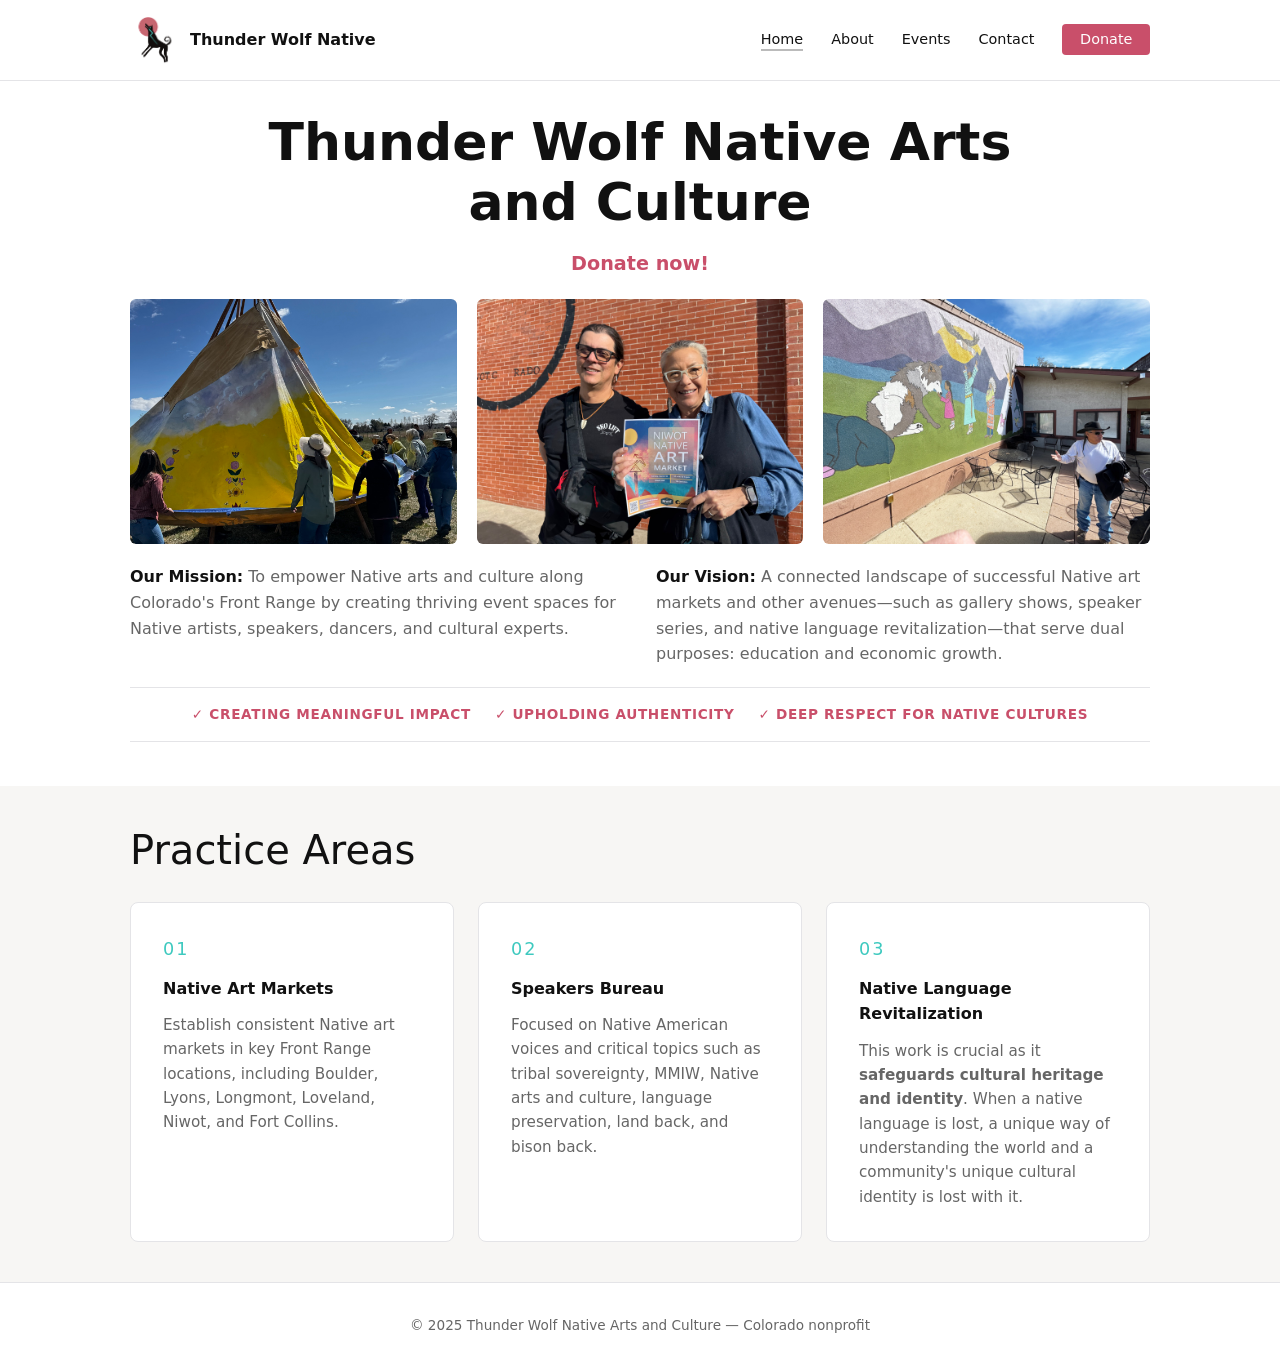
==== index.html @ 3107a287 "Initial build: Thunder Wolf Native flat site Five-page static site (home, about, events, contact, do" ====
<!DOCTYPE html>
<html lang="en">
<head>
  <meta charset="UTF-8">
  <meta name="viewport" content="width=device-width, initial-scale=1.0">
  <title>Thunder Wolf Native Arts and Culture</title>
  <meta name="description" content="Empowering Native arts and culture along Colorado's Front Range by creating thriving event spaces for Native artists, speakers, dancers, and cultural experts.">
  <meta property="og:title" content="Thunder Wolf Native Arts and Culture">
  <meta property="og:description" content="Empowering Native arts and culture along Colorado's Front Range.">
  <meta property="og:image" content="https://thunderwolfnative.org/img/logo.png">
  <meta property="og:url" content="https://thunderwolfnative.org">
  <meta property="og:type" content="website">
  <link rel="stylesheet" href="css/style.css">
</head>
<body>

  <nav>
    <div class="container nav-inner">
      <a href="/" class="nav-brand">
        <img src="img/logo.png" alt="Thunder Wolf logo">
        Thunder Wolf Native
      </a>
      <ul class="nav-links">
        <li><a href="index.html" class="active">Home</a></li>
        <li><a href="about.html">About</a></li>
        <li><a href="events.html">Events</a></li>
        <li><a href="contact.html">Contact</a></li>
        <li><a href="donate.html" class="nav-donate">Donate</a></li>
      </ul>
    </div>
  </nav>

  <main>

    <section class="hero container">
      <h1>Thunder Wolf Native Arts and Culture</h1>
      <p class="donate-cta"><a href="donate.html">Donate now!</a></p>

      <div class="hero-images">
        <img src="img/raise-tipi.jpg" alt="Raising the Lakota tipi in Niwot">
        <img src="img/tmyer-nico.jpg" alt="Tom Myer at a Native arts event">
        <img src="img/fred-niwot.jpg" alt="Fred Mosqueda speaking in Niwot">
      </div>

      <div class="mission-vision">
        <p><strong>Our Mission:</strong> To empower Native arts and culture along Colorado's Front Range by creating thriving event spaces for Native artists, speakers, dancers, and cultural experts.</p>
        <p><strong>Our Vision:</strong> A connected landscape of successful Native art markets and other avenues—such as gallery shows, speaker series, and native language revitalization—that serve dual purposes: education and economic growth.</p>
      </div>

      <div class="value-props">
        <span>Creating Meaningful Impact</span>
        <span>Upholding Authenticity</span>
        <span>Deep Respect for Native Cultures</span>
      </div>
    </section>

    <section class="practice">
      <div class="container">
        <div class="practice-header">
          <h2>Practice Areas</h2>
        </div>
        <div class="cards">
          <div class="card">
            <span class="card-num">01</span>
            <h3>Native Art Markets</h3>
            <p>Establish consistent Native art markets in key Front Range locations, including Boulder, Lyons, Longmont, Loveland, Niwot, and Fort Collins.</p>
          </div>
          <div class="card">
            <span class="card-num">02</span>
            <h3>Speakers Bureau</h3>
            <p>Focused on Native American voices and critical topics such as tribal sovereignty, MMIW, Native arts and culture, language preservation, land back, and bison back.</p>
          </div>
          <div class="card">
            <span class="card-num">03</span>
            <h3>Native Language Revitalization</h3>
            <p>This work is crucial as it <strong>safeguards cultural heritage and identity</strong>. When a native language is lost, a unique way of understanding the world and a community's unique cultural identity is lost with it.</p>
          </div>
        </div>
      </div>
    </section>

  </main>

  <footer>
    <div class="container">
      <p>&copy; 2025 Thunder Wolf Native Arts and Culture &mdash; Colorado nonprofit</p>
    </div>
  </footer>

</body>
</html>
---- css/style.css ----
/* Thunder Wolf Native Arts and Culture */

:root {
  --black:   #111111;
  --rose:    #c94f6a;
  --teal:    #3ec9bf;
  --white:   #ffffff;
  --offwhite:#f7f6f4;
  --gray:    #666666;
  --border:  #e4e4e7;

  --max-w: 1100px;
  --pad: clamp(1.25rem, 5vw, 2.5rem);
}

*, *::before, *::after { box-sizing: border-box; margin: 0; padding: 0; }

html { font-size: 16px; scroll-behavior: smooth; }

body {
  font-family: system-ui, -apple-system, "Segoe UI", sans-serif;
  color: var(--black);
  background: var(--white);
  line-height: 1.6;
}

a { color: var(--rose); text-decoration: none; }
a:hover { text-decoration: underline; }

img { display: block; max-width: 100%; height: auto; }

/* ── Layout ── */
.container {
  max-width: var(--max-w);
  margin-inline: auto;
  padding-inline: var(--pad);
}

/* ── Nav ── */
nav {
  border-bottom: 1px solid var(--border);
  padding-block: 1rem;
}

.nav-inner {
  display: flex;
  align-items: center;
  justify-content: space-between;
  gap: 1rem;
}

.nav-brand {
  display: flex;
  align-items: center;
  gap: 0.75rem;
  text-decoration: none;
  color: var(--black);
  font-weight: 600;
  font-size: 1rem;
}

.nav-brand img { width: 48px; height: 48px; object-fit: contain; }

.nav-links {
  display: flex;
  gap: 1.75rem;
  list-style: none;
  font-size: 0.9rem;
  font-weight: 500;
}

.nav-links a { color: var(--black); }
.nav-links a:hover { color: var(--rose); text-decoration: none; }
.nav-links a.active { color: var(--black); border-bottom: 2px solid #bbb; padding-bottom: 2px; }

.nav-donate {
  background: var(--rose);
  color: var(--white) !important;
  padding: 0.45rem 1.1rem;
  border-radius: 4px;
}
.nav-donate:hover { background: #b03d58; }

/* ── Hero ── */
.hero {
  padding-block: 2rem 1.5rem;
  text-align: center;
}

.hero h1 {
  font-size: clamp(2rem, 5vw, 3.25rem);
  font-weight: 700;
  line-height: 1.15;
  max-width: 800px;
  margin-inline: auto;
}

.hero .donate-cta {
  margin-top: 1rem;
  font-size: 1.2rem;
  font-weight: 600;
}

/* ── Image grid ── */
.hero-images {
  display: grid;
  grid-template-columns: repeat(3, 1fr);
  gap: 1.25rem;
  margin-block: 1.25rem;
}

.hero-images img {
  width: 100%;
  aspect-ratio: 4 / 3;
  object-fit: cover;
  border-radius: 6px;
}

/* ── Mission / Vision ── */
.mission-vision {
  display: grid;
  grid-template-columns: 1fr 1fr;
  gap: 2rem;
  margin-top: 1.25rem;
  text-align: left;
}

.mission-vision p { color: var(--gray); font-size: 1rem; }
.mission-vision strong { color: var(--black); }

/* ── Value props ── */
.value-props {
  display: flex;
  flex-wrap: wrap;
  justify-content: center;
  gap: 1.5rem;
  padding-block: 1rem;
  font-size: 0.85rem;
  font-weight: 600;
  text-transform: uppercase;
  letter-spacing: 0.05em;
  color: var(--rose);
  border-top: 1px solid var(--border);
  border-bottom: 1px solid var(--border);
  margin-block: 1.25rem;
}

.value-props span::before {
  content: "✓ ";
}

/* ── Practice Areas ── */
.practice {
  padding-block: 2rem 2.5rem;
  background: var(--offwhite);
}

.practice-header {
  margin-bottom: 1.25rem;
}

.practice-header h2 {
  font-size: clamp(1.75rem, 4vw, 2.5rem);
  font-weight: 500;
}

.cards {
  display: grid;
  grid-template-columns: repeat(3, 1fr);
  gap: 1.5rem;
}

.card {
  background: var(--white);
  border: 1px solid var(--border);
  border-radius: 8px;
  padding: 2rem;
  display: flex;
  flex-direction: column;
  gap: 0.75rem;
}

.card-num {
  font-size: 1.1rem;
  font-weight: 300;
  letter-spacing: 0.12em;
  color: var(--teal);
}

.card h3 {
  font-size: 1rem;
  font-weight: 600;
}

.card p {
  color: var(--gray);
  font-size: 0.95rem;
  line-height: 1.6;
}

/* ── Page Hero (interior pages) ── */
.page-hero {
  padding-block: 2rem 1.25rem;
}

.page-hero h1 {
  font-size: clamp(2rem, 5vw, 3rem);
  font-weight: 700;
  margin-bottom: 0.75rem;
}

.page-hero p {
  color: var(--gray);
  font-size: 1.05rem;
  max-width: 780px;
  margin-bottom: 1rem;
}

.page-hero .ein {
  margin-top: 1.5rem;
  font-size: 0.9rem;
  color: var(--gray);
  border-left: 3px solid var(--teal);
  padding-left: 0.75rem;
}

/* ── Founder ── */
.founder {
  padding-block: 2rem 4rem;
}

.founder-inner {
  display: grid;
  grid-template-columns: 1fr 380px;
  gap: 3rem;
  align-items: start;
}

.founder-text h2 {
  font-size: clamp(1.5rem, 3vw, 2rem);
  font-weight: 600;
  margin-bottom: 1.25rem;
}

.founder-text p {
  color: var(--gray);
  font-size: 1rem;
  margin-bottom: 1rem;
  max-width: 620px;
}

.founder-photo img {
  width: 100%;
  border-radius: 6px;
  object-fit: cover;
}

@media (max-width: 768px) {
  .founder-inner {
    grid-template-columns: 1fr;
  }
  .founder-photo {
    order: -1;
  }
  .founder-photo img {
    max-width: 320px;
  }
}

/* ── Contact ── */
.contact-hero {
  background: #161a1d;
  color: var(--white);
  padding-block: 4rem 3rem;
  text-align: center;
}

.contact-hero h1 {
  font-size: clamp(2rem, 5vw, 3rem);
  font-weight: 700;
  margin-bottom: 0.75rem;
}

.contact-hero p {
  font-size: 1.1rem;
  opacity: 0.8;
}

.contact-body {
  padding-block: 3rem 4rem;
}

.contact-card {
  display: grid;
  grid-template-columns: 1fr 1fr;
  gap: 0;
  border-radius: 16px;
  overflow: hidden;
  border: 1px solid var(--border);
  box-shadow: 0 2px 12px rgba(0,0,0,0.07);
}

.contact-sidebar {
  background: #161a1d;
  color: var(--white);
  padding: 2.5rem;
  display: flex;
  flex-direction: column;
  gap: 1rem;
}

.contact-sidebar h2 {
  font-size: 1.4rem;
  font-weight: 600;
}

.contact-sidebar > p {
  opacity: 0.8;
  font-size: 0.95rem;
  line-height: 1.6;
}

.contact-email {
  color: var(--teal);
  font-size: 0.9rem;
  word-break: break-all;
}

.contact-email:hover { opacity: 0.8; text-decoration: none; }

.contact-donate {
  display: inline-block;
  margin-top: auto;
  background: var(--rose);
  color: var(--white);
  padding: 0.6rem 1.4rem;
  border-radius: 4px;
  font-weight: 600;
  font-size: 0.9rem;
  width: fit-content;
}

.contact-donate:hover { background: #b03d58; text-decoration: none; }

.contact-image {
  display: flex;
  align-items: center;
  justify-content: center;
  background: var(--offwhite);
  padding: 2.5rem;
}

.contact-image img {
  width: 100%;
  max-width: 280px;
  height: auto;
  object-fit: contain;
  display: block;
}

@media (max-width: 768px) {
  .contact-card {
    grid-template-columns: 1fr;
  }
  .contact-image img {
    aspect-ratio: 4 / 3;
    height: auto;
  }
}

/* ── Events ── */
.events-hero {
  background: #161a1d;
  color: var(--white);
  padding-block: 2rem 1.5rem;
}

.events-hero h1 {
  font-size: clamp(2rem, 5vw, 3rem);
  font-weight: 700;
  margin-bottom: 0.75rem;
}

.events-hero p {
  font-size: 1.05rem;
  opacity: 0.7;
  max-width: 560px;
}

.events-section-label {
  font-size: 0.75rem;
  font-weight: 700;
  text-transform: uppercase;
  letter-spacing: 0.1em;
  color: var(--teal);
  margin-bottom: 0.75rem;
}

/* Upcoming cards */
.events-upcoming-section {
  padding-block: 1.5rem 1rem;
}

.upcoming-cards {
  display: grid;
  grid-template-columns: repeat(3, 1fr);
  gap: 1rem;
}

.upcoming-card {
  border-left: 3px solid var(--rose);
  background: var(--offwhite);
  border-radius: 0 6px 6px 0;
  padding: 1.25rem 1.5rem;
}

.upcoming-card p {
  font-size: 0.95rem;
  line-height: 1.6;
  color: var(--black);
}

.upcoming-card a { color: var(--rose); }

/* Past events timeline */
.events-past-section {
  background: var(--offwhite);
  padding-block: 1.5rem;
}

.timeline {
  display: grid;
  grid-template-columns: repeat(2, 1fr);
  gap: 0;
  max-width: 860px;
}

.timeline-item {
  padding: 0.9rem 1.25rem 0.9rem 0;
  border-bottom: 1px solid var(--border);
  display: grid;
  grid-template-columns: 140px 1fr;
  gap: 1rem;
  align-items: baseline;
}

.timeline-item:nth-child(even) {
  padding-left: 1.25rem;
  padding-right: 0;
  border-left: 1px solid var(--border);
}

.timeline-date {
  font-size: 0.75rem;
  font-weight: 700;
  text-transform: uppercase;
  letter-spacing: 0.04em;
  color: var(--teal);
  white-space: nowrap;
}

.timeline-item p {
  font-size: 0.9rem;
  color: var(--gray);
  line-height: 1.5;
}

.timeline-item a { color: var(--rose); }

/* Gallery */
.events-gallery-section {
  padding-block: 1.5rem 1rem;
}

.mosaic {
  display: grid;
  grid-template-columns: 1fr 1fr 1fr 1fr;
  grid-template-rows: 250px 250px;
  gap: 0.6rem;
}

.mosaic img {
  width: 100%;
  height: 100%;
  object-fit: cover;
  border-radius: 6px;
  display: block;
}

.mosaic img:nth-child(1) { grid-column: 1; grid-row: 1 / 3; }
.mosaic img:nth-child(2) { grid-column: 2; grid-row: 1; }
.mosaic img:nth-child(3) { grid-column: 3; grid-row: 1; }
.mosaic img:nth-child(4) { grid-column: 2; grid-row: 2; }
.mosaic img:nth-child(5) { grid-column: 3; grid-row: 2; }
.mosaic img:nth-child(6) { grid-column: 4; grid-row: 1 / 3; }

.events-donate {
  padding-block: 1rem 2rem;
  font-size: 1.05rem;
}

@media (max-width: 768px) {
  .upcoming-cards {
    grid-template-columns: 1fr;
  }
  .timeline {
    grid-template-columns: 1fr;
  }
  .timeline-item {
    grid-template-columns: 120px 1fr;
    padding-left: 0 !important;
    border-left: none !important;
  }
  .mosaic {
    grid-template-columns: 1fr 1fr;
    grid-template-rows: repeat(3, 180px);
  }
  .mosaic img:nth-child(1) { grid-column: 1; grid-row: 1; }
  .mosaic img:nth-child(2) { grid-column: 2; grid-row: 1; }
  .mosaic img:nth-child(3) { grid-column: 1; grid-row: 2; }
  .mosaic img:nth-child(4) { grid-column: 2; grid-row: 2; }
  .mosaic img:nth-child(5) { grid-column: 1; grid-row: 3; }
  .mosaic img:nth-child(6) { grid-column: 2; grid-row: 3; }
}

/* ── Donate ── */
.donate-ways {
  padding-block: 0 1.25rem;
}

.donate-list {
  display: flex;
  flex-direction: column;
  gap: 1rem;
  padding-left: 1.25rem;
  max-width: 760px;
}

.donate-list li {
  font-size: 1rem;
  line-height: 1.6;
  color: var(--gray);
}

.donate-list li strong { color: var(--black); }

.donate-cta-section {
  padding-block: 1rem 2rem;
}

.donate-box {
  display: grid;
  grid-template-columns: 1fr auto;
  gap: 3rem;
  align-items: center;
  background: var(--offwhite);
  border: 1px solid var(--border);
  border-radius: 12px;
  padding: 2.5rem;
}

.donate-box-text p {
  color: var(--gray);
  font-size: 1rem;
  line-height: 1.6;
  margin-bottom: 1rem;
  max-width: 560px;
}

.donate-box-text .ein {
  font-size: 0.85rem;
  border-left: 3px solid var(--teal);
  padding-left: 0.75rem;
  margin-bottom: 1.5rem;
}

.donate-button {
  display: inline-block;
  background: var(--rose);
  color: var(--white);
  padding: 0.75rem 1.75rem;
  border-radius: 4px;
  font-weight: 600;
  font-size: 1rem;
}

.donate-button:hover { background: #b03d58; text-decoration: none; }

.donate-qr {
  text-align: center;
}

.donate-qr img {
  width: 160px;
  height: 160px;
  object-fit: contain;
  border: 1px solid var(--border);
  border-radius: 8px;
  padding: 0.5rem;
  background: var(--white);
}

.donate-qr p {
  font-size: 0.8rem;
  color: var(--gray);
  margin-top: 0.5rem;
}

@media (max-width: 600px) {
  .donate-box {
    grid-template-columns: 1fr;
  }
  .donate-qr {
    display: flex;
    align-items: center;
    gap: 1rem;
  }
  .donate-qr p { margin-top: 0; }
}

/* ── Footer ── */
footer {
  padding-block: 2rem;
  border-top: 1px solid var(--border);
  text-align: center;
  font-size: 0.85rem;
  color: var(--gray);
}

footer a { color: var(--gray); }

/* ── Responsive ── */
@media (max-width: 768px) {
  .nav-links { display: none; }

  .hero-images {
    grid-template-columns: 1fr;
  }

  .mission-vision {
    grid-template-columns: 1fr;
  }

  .cards {
    grid-template-columns: 1fr;
  }
}

@media (max-width: 540px) {
  .hero-images {
    grid-template-columns: 1fr 1fr;
  }
  .hero-images img:last-child {
    grid-column: span 2;
  }
}
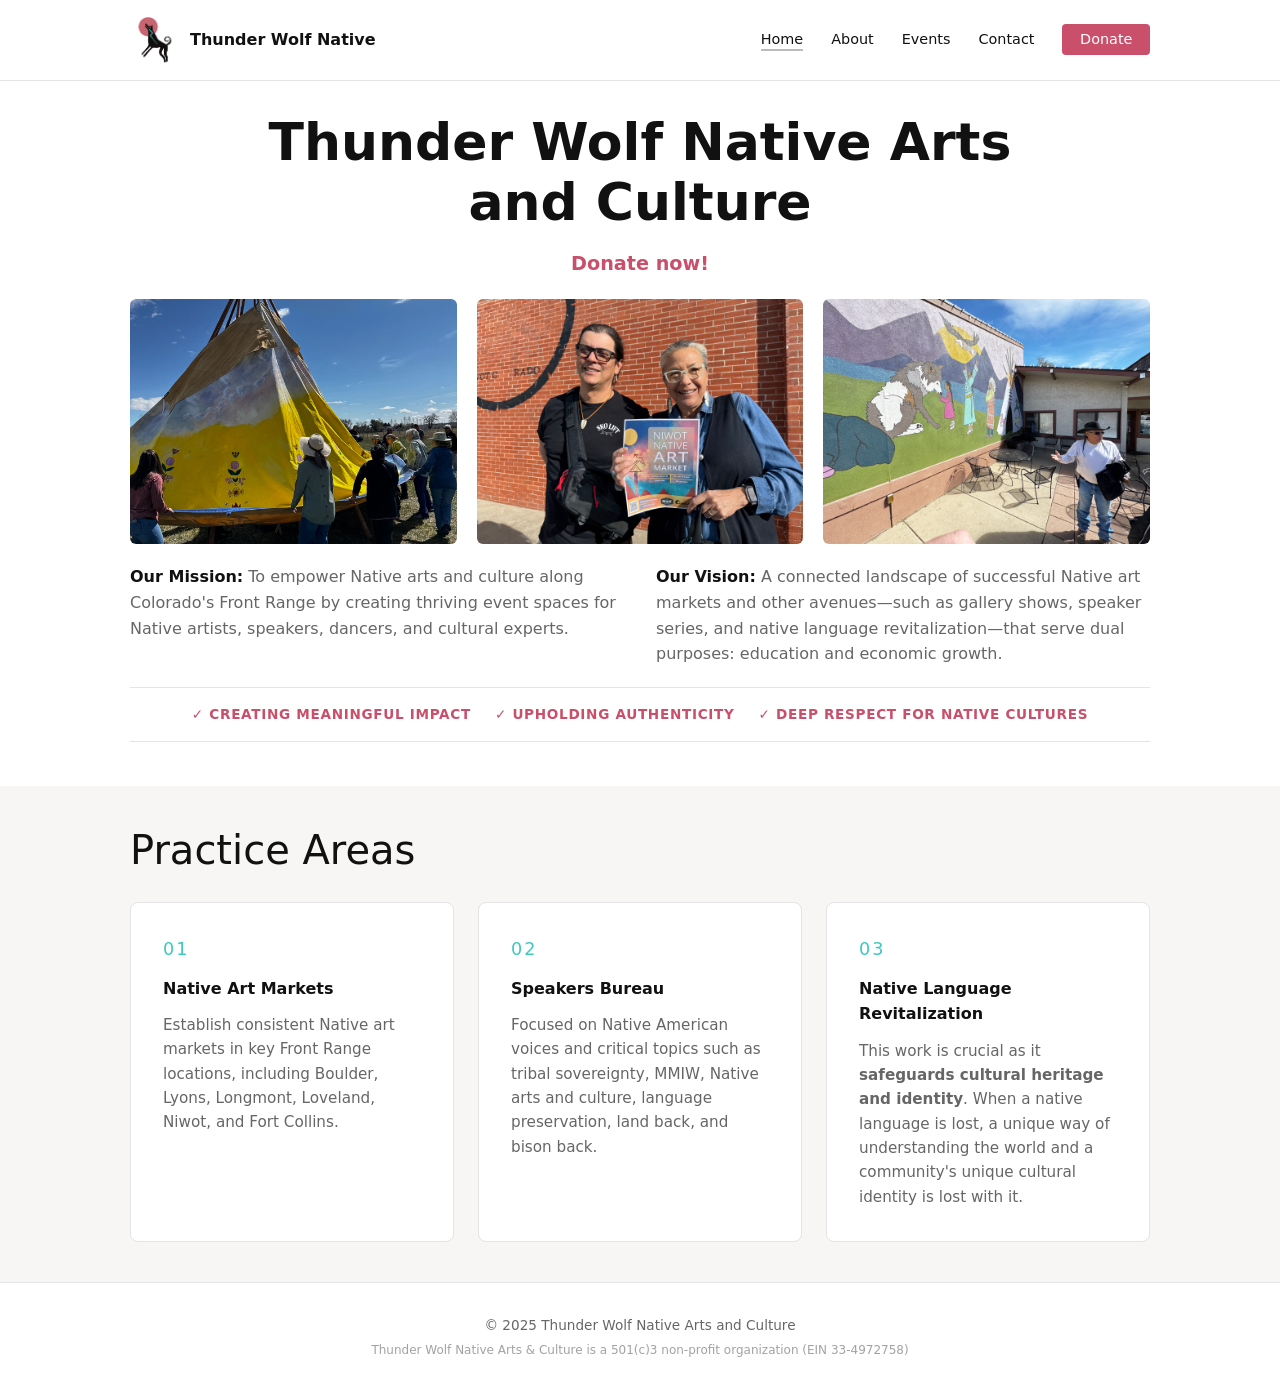
==== commit 69b8952e: "Add 501(c)3 EIN to footer on all pages Co-Authored-By: Claude Sonnet 4.6 <noreply@anthropic.com>" ====
--- a/index.html
+++ b/index.html
@@ -83,7 +83,7 @@
 
   <footer>
     <div class="container">
-      <p>&copy; 2025 Thunder Wolf Native Arts and Culture &mdash; Colorado nonprofit</p>
+      <p>&copy; 2025 Thunder Wolf Native Arts and Culture</p><p class="footer-ein">Thunder Wolf Native Arts &amp; Culture is a 501(c)3 non-profit organization (EIN 33-4972758)</p>
     </div>
   </footer>
 
--- a/css/style.css
+++ b/css/style.css
@@ -629,6 +629,12 @@
 
 footer a { color: var(--gray); }
 
+.footer-ein {
+  font-size: 0.75rem;
+  opacity: 0.6;
+  margin-top: 0.25rem;
+}
+
 /* ── Responsive ── */
 @media (max-width: 768px) {
   .nav-links { display: none; }
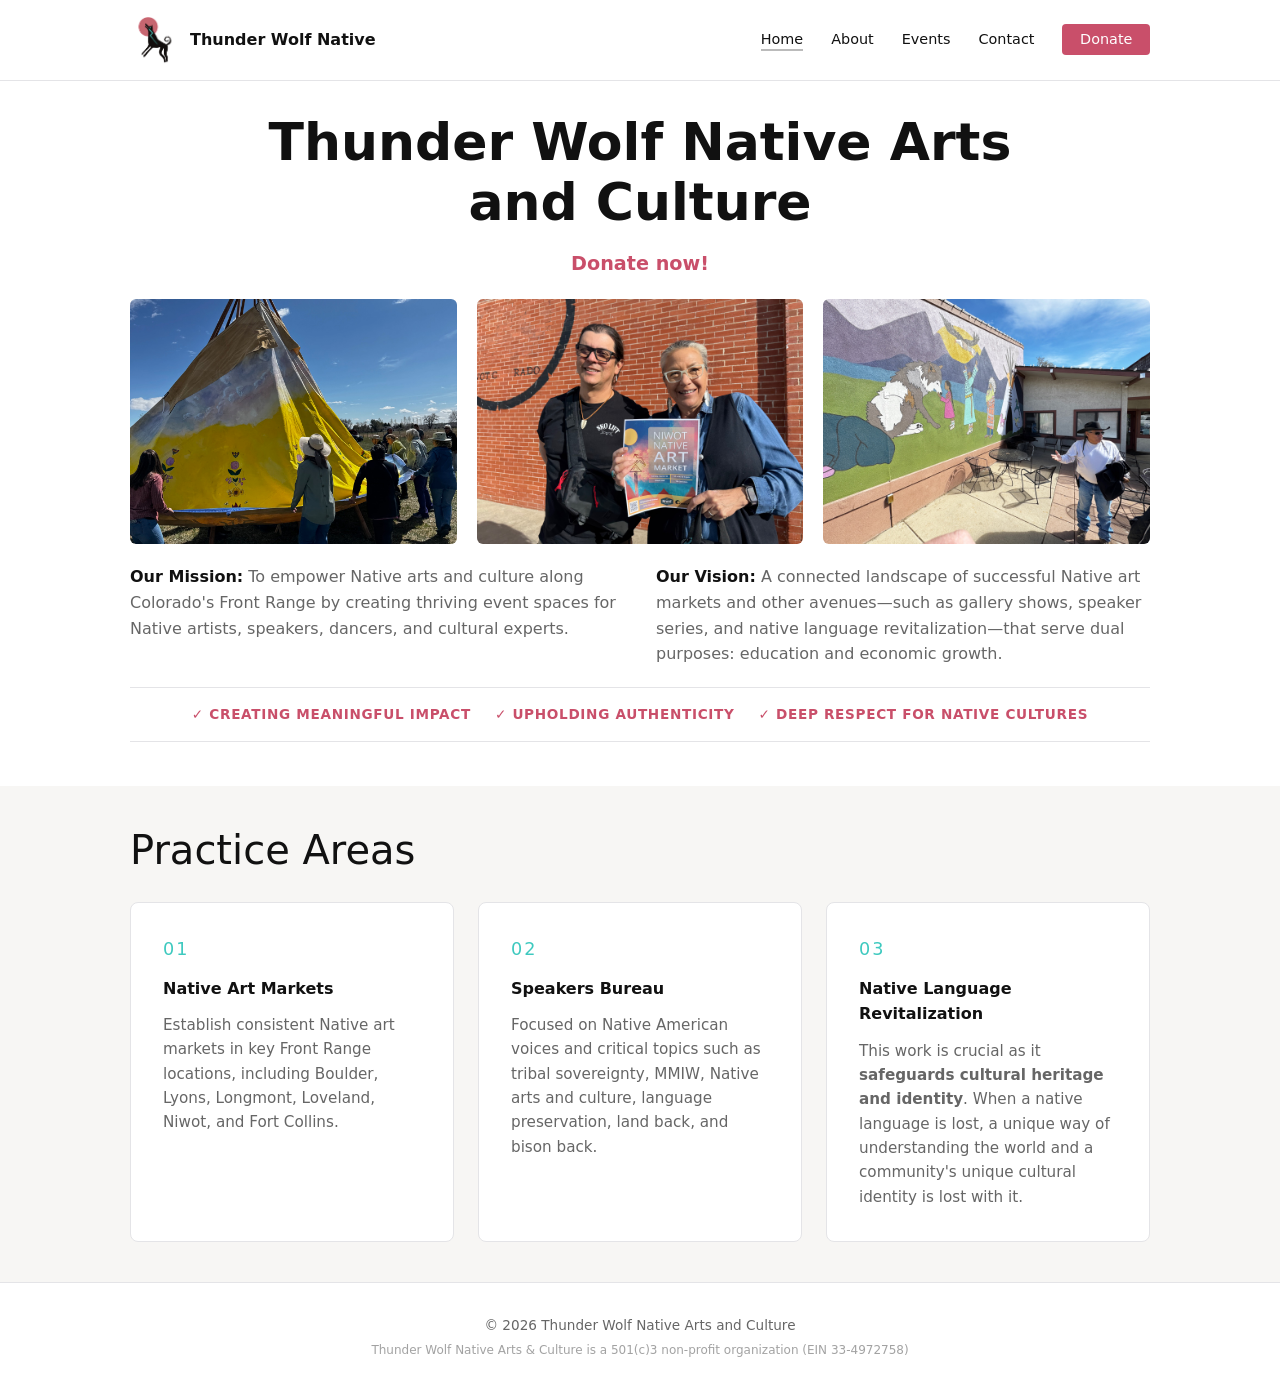
==== commit fab41b1e: "Fix copyright year to 2026 Co-Authored-By: Claude Sonnet 4.6 <noreply@anthropic.com>" ====
--- a/index.html
+++ b/index.html
@@ -83,7 +83,7 @@
 
   <footer>
     <div class="container">
-      <p>&copy; 2025 Thunder Wolf Native Arts and Culture</p><p class="footer-ein">Thunder Wolf Native Arts &amp; Culture is a 501(c)3 non-profit organization (EIN 33-4972758)</p>
+      <p>&copy; 2026 Thunder Wolf Native Arts and Culture</p><p class="footer-ein">Thunder Wolf Native Arts &amp; Culture is a 501(c)3 non-profit organization (EIN 33-4972758)</p>
     </div>
   </footer>
 
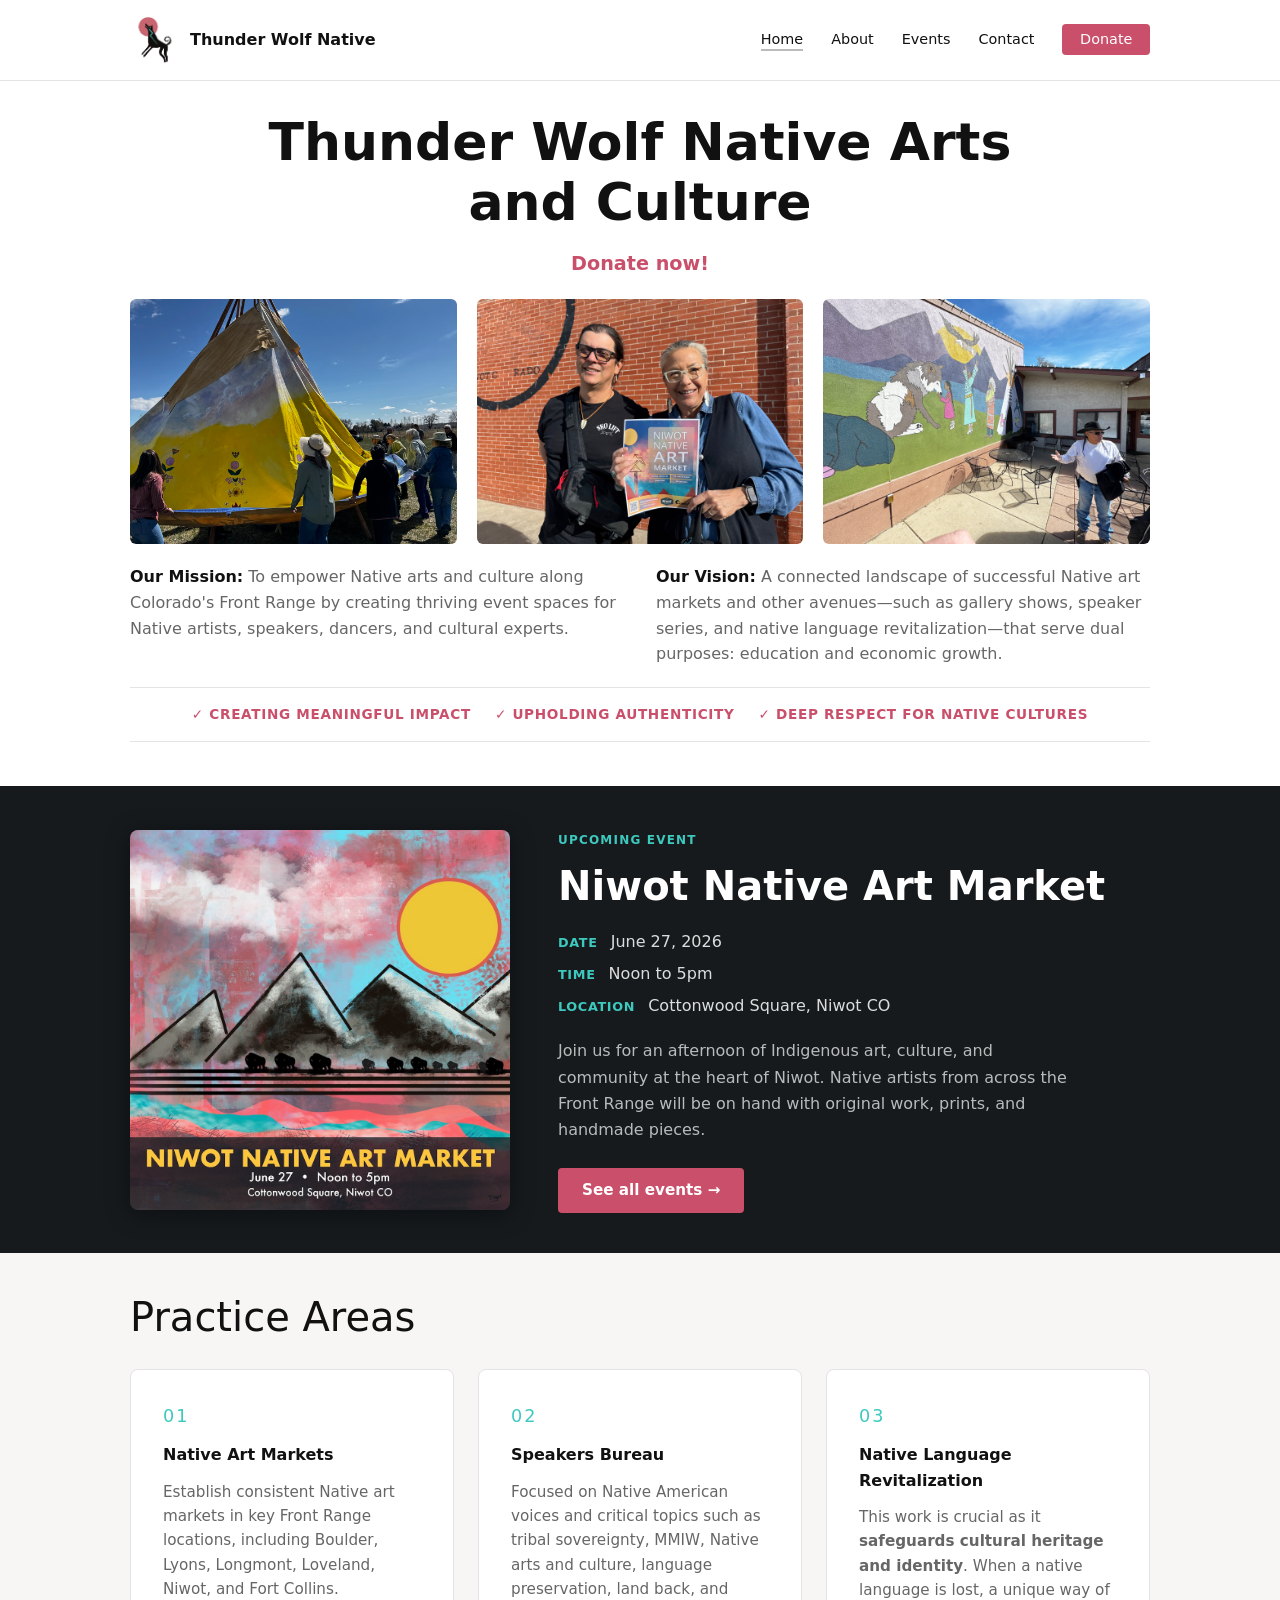
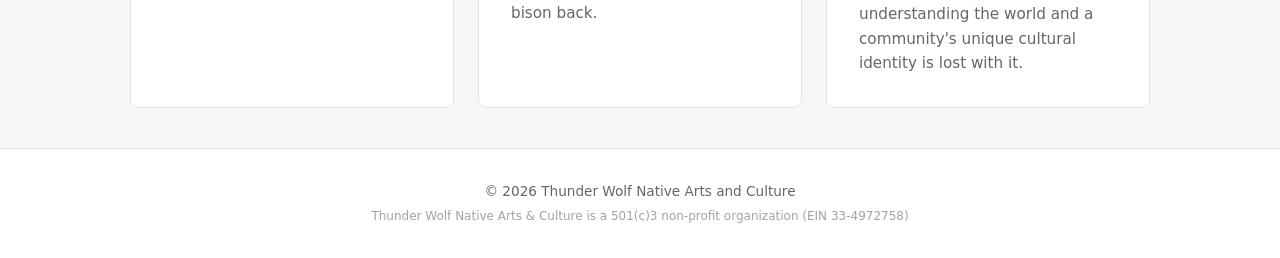
==== commit 3fc513cc: "Add Niwot Native Art Market event spotlight to homepage Adds an event announcement section between t" ====
--- a/index.html
+++ b/index.html
@@ -11,6 +11,14 @@
   <meta property="og:url" content="https://thunderwolfnative.org">
   <meta property="og:type" content="website">
   <link rel="stylesheet" href="css/style.css">
+  <!-- Google tag (gtag.js) -->
+  <script async src="https://www.googletagmanager.com/gtag/js?id=G-LJMXVS3ESV"></script>
+  <script>
+    window.dataLayer = window.dataLayer || [];
+    function gtag(){dataLayer.push(arguments);}
+    gtag('js', new Date());
+    gtag('config', 'G-LJMXVS3ESV');
+  </script>
 </head>
 <body>
 
@@ -54,6 +62,27 @@
       </div>
     </section>
 
+    <section class="event-spotlight">
+      <div class="container">
+        <div class="event-spotlight-inner">
+          <div class="event-poster">
+            <img src="img/niwot-art-market-poster.jpg" alt="Niwot Native Art Market — June 27">
+          </div>
+          <div class="event-details">
+            <span class="event-label">Upcoming Event</span>
+            <h2>Niwot Native Art Market</h2>
+            <ul class="event-meta">
+              <li><strong>Date</strong> June 27, 2026</li>
+              <li><strong>Time</strong> Noon to 5pm</li>
+              <li><strong>Location</strong> Cottonwood Square, Niwot CO</li>
+            </ul>
+            <p>Join us for an afternoon of Indigenous art, culture, and community at the heart of Niwot. Native artists from across the Front Range will be on hand with original work, prints, and handmade pieces.</p>
+            <a href="events.html" class="event-link">See all events &rarr;</a>
+          </div>
+        </div>
+      </div>
+    </section>
+
     <section class="practice">
       <div class="container">
         <div class="practice-header">
--- a/css/style.css
+++ b/css/style.css
@@ -149,6 +149,98 @@
   content: "✓ ";
 }
 
+/* ── Event Spotlight ── */
+.event-spotlight {
+  background: #161a1d;
+  color: var(--white);
+  padding-block: 2.5rem;
+}
+
+.event-spotlight-inner {
+  display: grid;
+  grid-template-columns: 380px 1fr;
+  gap: 3rem;
+  align-items: center;
+}
+
+.event-poster img {
+  width: 100%;
+  border-radius: 8px;
+  box-shadow: 0 4px 24px rgba(0,0,0,0.4);
+}
+
+.event-label {
+  display: inline-block;
+  font-size: 0.75rem;
+  font-weight: 700;
+  text-transform: uppercase;
+  letter-spacing: 0.1em;
+  color: var(--teal);
+  margin-bottom: 0.75rem;
+}
+
+.event-details h2 {
+  font-size: clamp(1.75rem, 4vw, 2.5rem);
+  font-weight: 700;
+  line-height: 1.15;
+  margin-bottom: 1.25rem;
+}
+
+.event-meta {
+  list-style: none;
+  display: flex;
+  flex-direction: column;
+  gap: 0.4rem;
+  margin-bottom: 1.25rem;
+}
+
+.event-meta li {
+  font-size: 1rem;
+  color: rgba(255,255,255,0.85);
+}
+
+.event-meta strong {
+  color: var(--teal);
+  margin-right: 0.5rem;
+  font-size: 0.8rem;
+  text-transform: uppercase;
+  letter-spacing: 0.05em;
+}
+
+.event-details p {
+  color: rgba(255,255,255,0.7);
+  font-size: 1rem;
+  line-height: 1.65;
+  max-width: 520px;
+  margin-bottom: 1.5rem;
+}
+
+.event-link {
+  display: inline-block;
+  background: var(--rose);
+  color: var(--white);
+  padding: 0.65rem 1.5rem;
+  border-radius: 4px;
+  font-weight: 600;
+  font-size: 0.95rem;
+  text-decoration: none;
+}
+
+.event-link:hover {
+  background: #b03d58;
+  text-decoration: none;
+}
+
+@media (max-width: 768px) {
+  .event-spotlight-inner {
+    grid-template-columns: 1fr;
+  }
+  .event-poster img {
+    max-width: 420px;
+    margin-inline: auto;
+  }
+}
+
 /* ── Practice Areas ── */
 .practice {
   padding-block: 2rem 2.5rem;
@@ -492,7 +584,7 @@
 .mosaic img:nth-child(3) { grid-column: 3; grid-row: 1; }
 .mosaic img:nth-child(4) { grid-column: 2; grid-row: 2; }
 .mosaic img:nth-child(5) { grid-column: 3; grid-row: 2; }
-.mosaic img:nth-child(6) { grid-column: 4; grid-row: 1 / 3; }
+.mosaic img:nth-child(6) { grid-column: 4; grid-row: 1 / 3; object-position: 25% center; }
 
 .events-donate {
   padding-block: 1rem 2rem;
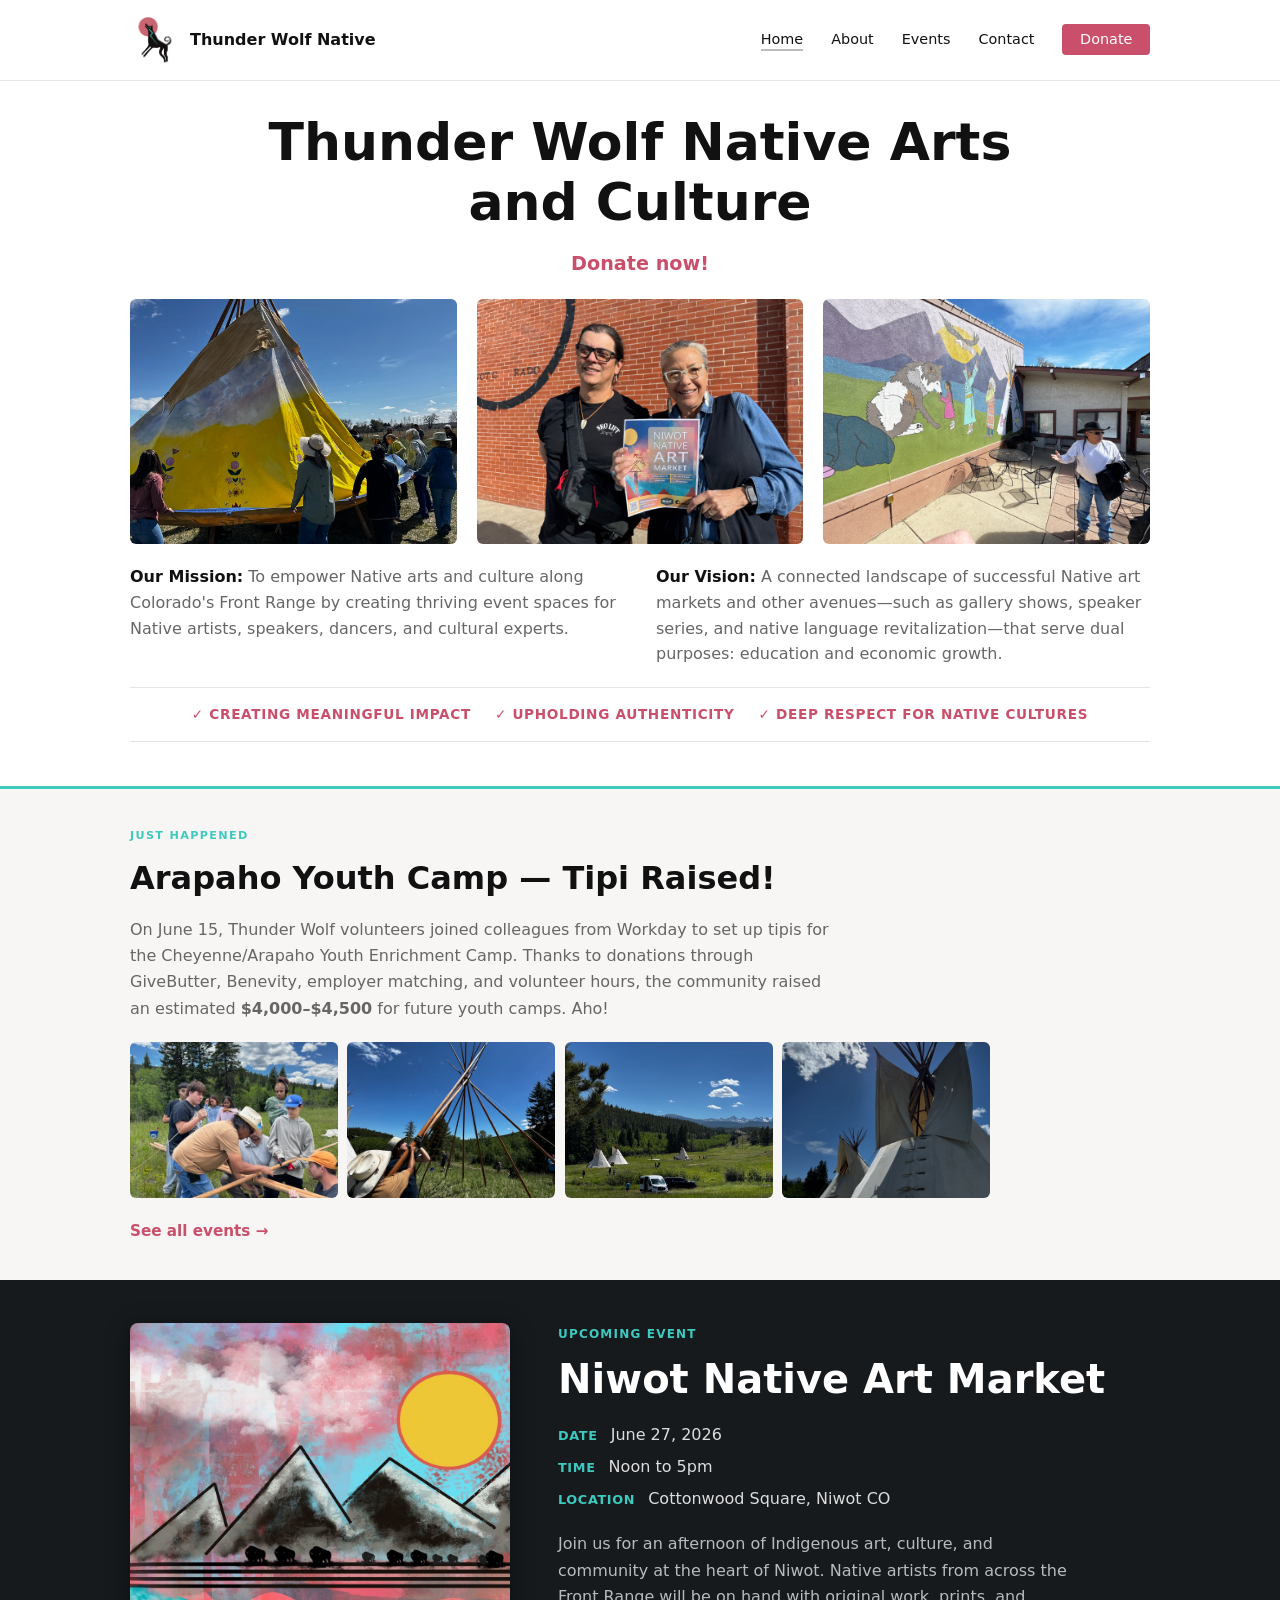
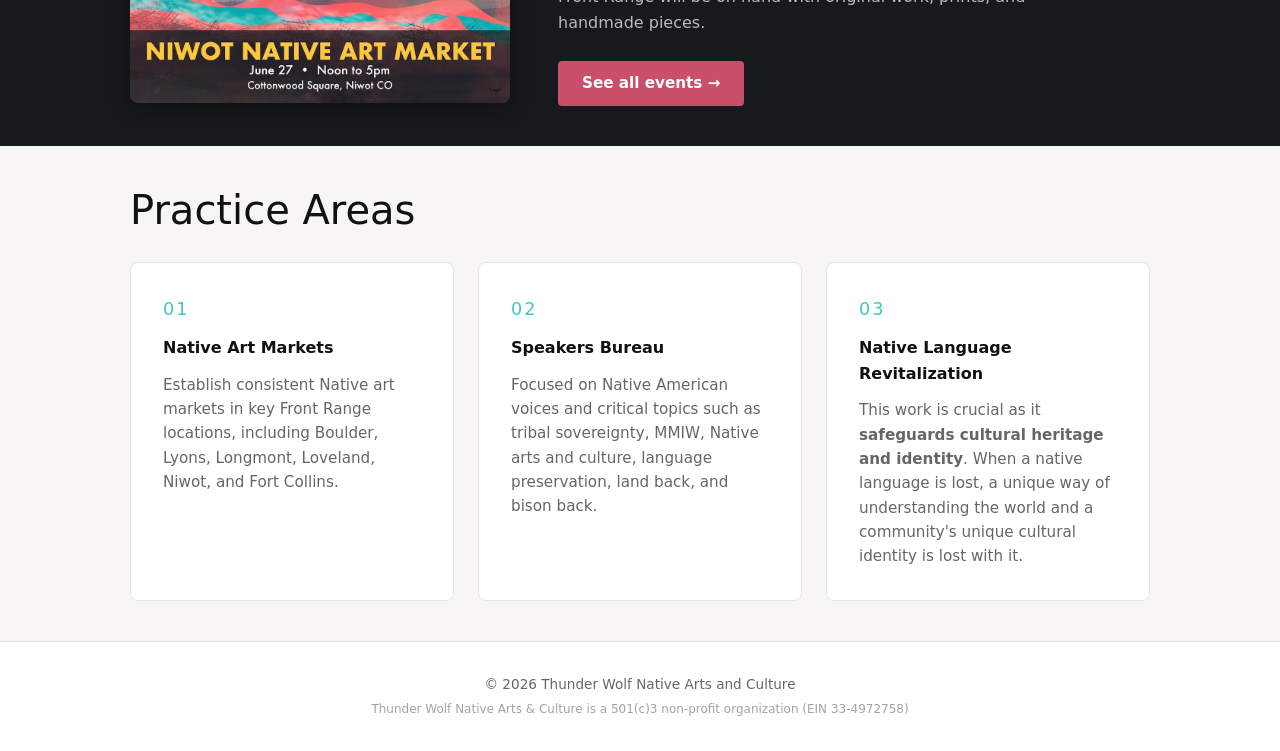
==== commit b3e9b313: "Add Arapaho Youth Camp news splash and events entry Homepage gets a 'Just Happened' news section wit" ====
--- a/index.html
+++ b/index.html
@@ -62,6 +62,23 @@
       </div>
     </section>
 
+    <section class="news-splash">
+      <div class="container">
+        <div class="news-splash-inner">
+          <span class="news-label">Just happened</span>
+          <h2>Arapaho Youth Camp — Tipi Raised!</h2>
+          <p>On June 15, Thunder Wolf volunteers joined colleagues from Workday to set up tipis for the Cheyenne/Arapaho Youth Enrichment Camp. Thanks to donations through GiveButter, Benevity, employer matching, and volunteer hours, the community raised an estimated <strong>$4,000–$4,500</strong> for future youth camps. Aho!</p>
+          <div class="news-photos">
+            <img src="img/camp-1.png" alt="Volunteers raising the tipi at Arapaho Youth Camp">
+            <img src="img/camp-2.png" alt="Tipi setup at Arapaho Youth Camp">
+            <img src="img/camp-3.png" alt="Community at Arapaho Youth Camp">
+            <img src="img/camp-4.png" alt="Completed tipi at Arapaho Youth Camp">
+          </div>
+          <a href="events.html" class="news-link">See all events &rarr;</a>
+        </div>
+      </div>
+    </section>
+
     <section class="event-spotlight">
       <div class="container">
         <div class="event-spotlight-inner">
--- a/css/style.css
+++ b/css/style.css
@@ -710,6 +710,113 @@
   .donate-qr p { margin-top: 0; }
 }
 
+/* ── News Splash (homepage) ── */
+.news-splash {
+  background: var(--offwhite);
+  border-top: 3px solid var(--teal);
+  padding-block: 2rem 2.25rem;
+}
+
+.news-splash-inner {
+  max-width: 860px;
+}
+
+.news-label {
+  display: inline-block;
+  font-size: 0.7rem;
+  font-weight: 700;
+  text-transform: uppercase;
+  letter-spacing: 0.12em;
+  color: var(--teal);
+  margin-bottom: 0.5rem;
+}
+
+.news-splash-inner h2 {
+  font-size: clamp(1.4rem, 3vw, 2rem);
+  font-weight: 700;
+  margin-bottom: 0.75rem;
+}
+
+.news-splash-inner p {
+  color: var(--gray);
+  font-size: 1rem;
+  line-height: 1.65;
+  max-width: 700px;
+  margin-bottom: 1.25rem;
+}
+
+.news-photos {
+  display: grid;
+  grid-template-columns: repeat(4, 1fr);
+  gap: 0.6rem;
+  margin-bottom: 1.25rem;
+}
+
+.news-photos img {
+  width: 100%;
+  aspect-ratio: 4 / 3;
+  object-fit: cover;
+  border-radius: 6px;
+}
+
+.news-link {
+  display: inline-block;
+  font-weight: 600;
+  font-size: 0.95rem;
+  color: var(--rose);
+}
+
+.news-link:hover { text-decoration: underline; }
+
+@media (max-width: 600px) {
+  .news-photos {
+    grid-template-columns: repeat(2, 1fr);
+  }
+}
+
+/* ── Timeline featured item ── */
+.timeline-item--featured {
+  grid-column: 1 / -1;
+  border-left: none !important;
+  padding-left: 0 !important;
+  border-bottom: 2px solid var(--teal);
+  display: block;
+  padding-bottom: 1.25rem;
+  margin-bottom: 0.25rem;
+}
+
+.timeline-item--featured .timeline-date {
+  display: block;
+  margin-bottom: 0.4rem;
+  font-size: 0.8rem;
+}
+
+.timeline-item--featured p {
+  font-size: 0.95rem;
+  margin-bottom: 1rem;
+  color: var(--black);
+}
+
+.timeline-photos {
+  display: grid;
+  grid-template-columns: repeat(4, 1fr);
+  gap: 0.5rem;
+  margin-top: 0.75rem;
+}
+
+.timeline-photos img {
+  width: 100%;
+  aspect-ratio: 4 / 3;
+  object-fit: cover;
+  border-radius: 5px;
+}
+
+@media (max-width: 600px) {
+  .timeline-photos {
+    grid-template-columns: repeat(2, 1fr);
+  }
+}
+
 /* ── Footer ── */
 footer {
   padding-block: 2rem;
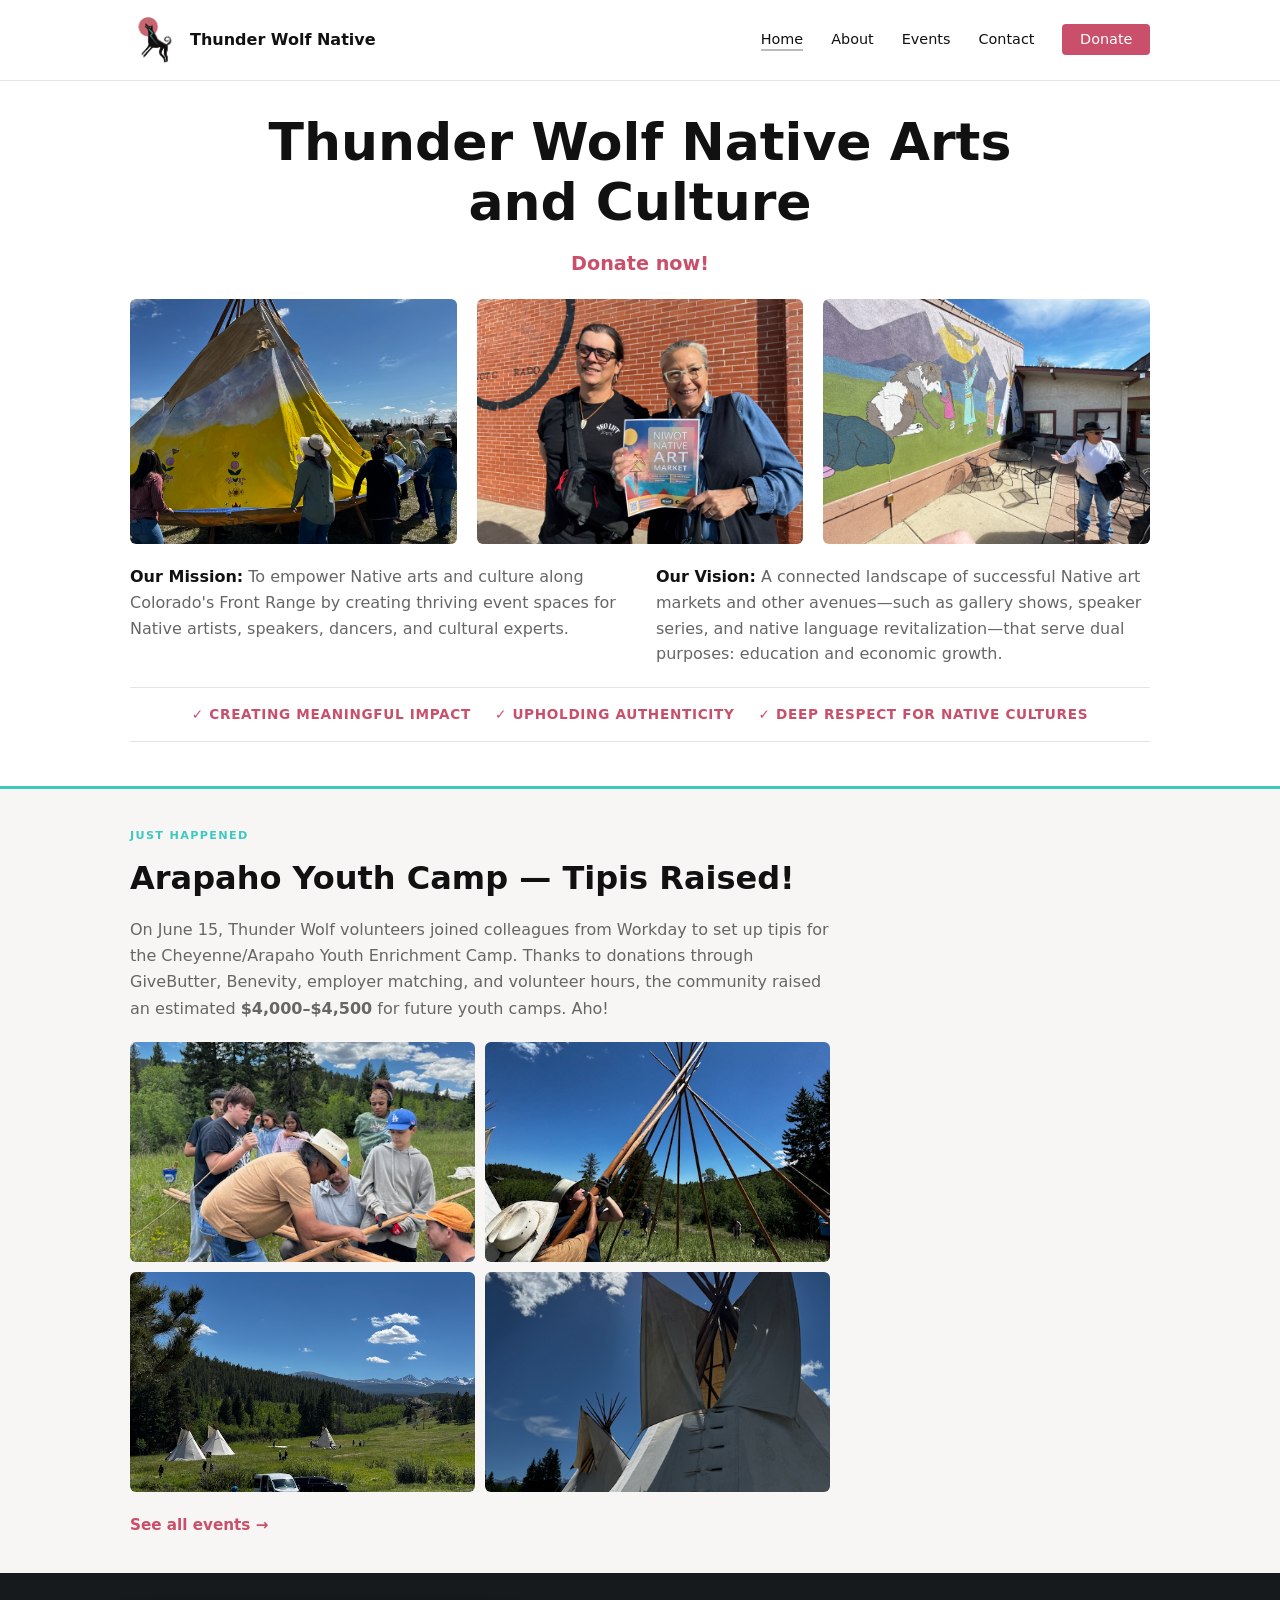
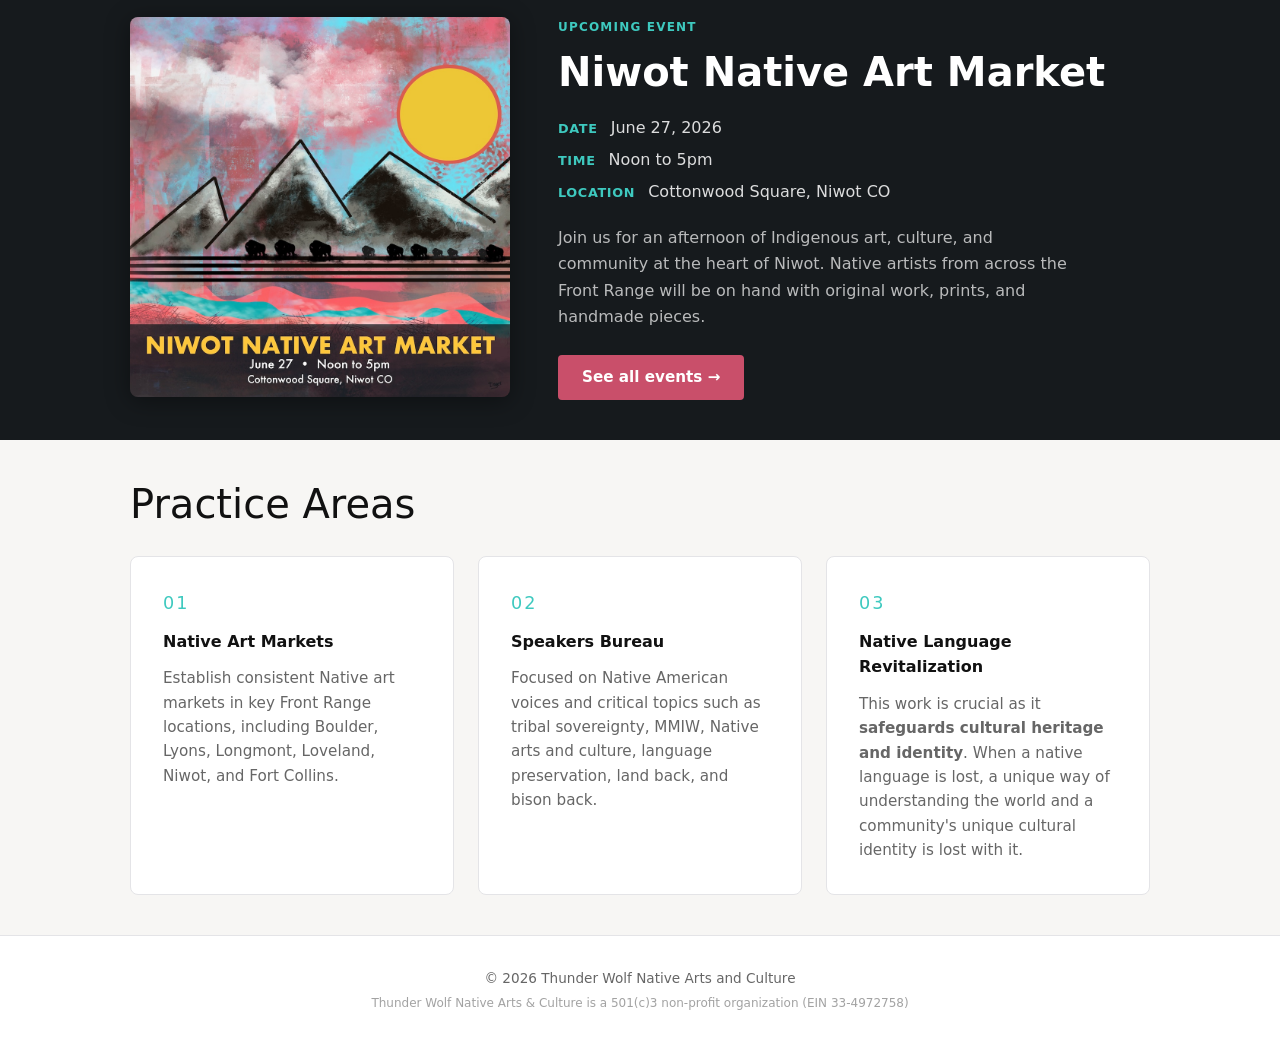
==== commit e556d792: "Fix news splash headline and photo grid on homepage Correct 'Tipi' to 'Tipis' in the headline. Switc" ====
--- a/index.html
+++ b/index.html
@@ -66,7 +66,7 @@
       <div class="container">
         <div class="news-splash-inner">
           <span class="news-label">Just happened</span>
-          <h2>Arapaho Youth Camp — Tipi Raised!</h2>
+          <h2>Arapaho Youth Camp — Tipis Raised!</h2>
           <p>On June 15, Thunder Wolf volunteers joined colleagues from Workday to set up tipis for the Cheyenne/Arapaho Youth Enrichment Camp. Thanks to donations through GiveButter, Benevity, employer matching, and volunteer hours, the community raised an estimated <strong>$4,000–$4,500</strong> for future youth camps. Aho!</p>
           <div class="news-photos">
             <img src="img/camp-1.png" alt="Volunteers raising the tipi at Arapaho Youth Camp">
--- a/css/style.css
+++ b/css/style.css
@@ -747,14 +747,16 @@
 
 .news-photos {
   display: grid;
-  grid-template-columns: repeat(4, 1fr);
+  grid-template-columns: repeat(2, 1fr);
+  grid-template-rows: repeat(2, 220px);
   gap: 0.6rem;
   margin-bottom: 1.25rem;
+  max-width: 700px;
 }
 
 .news-photos img {
   width: 100%;
-  aspect-ratio: 4 / 3;
+  height: 100%;
   object-fit: cover;
   border-radius: 6px;
 }
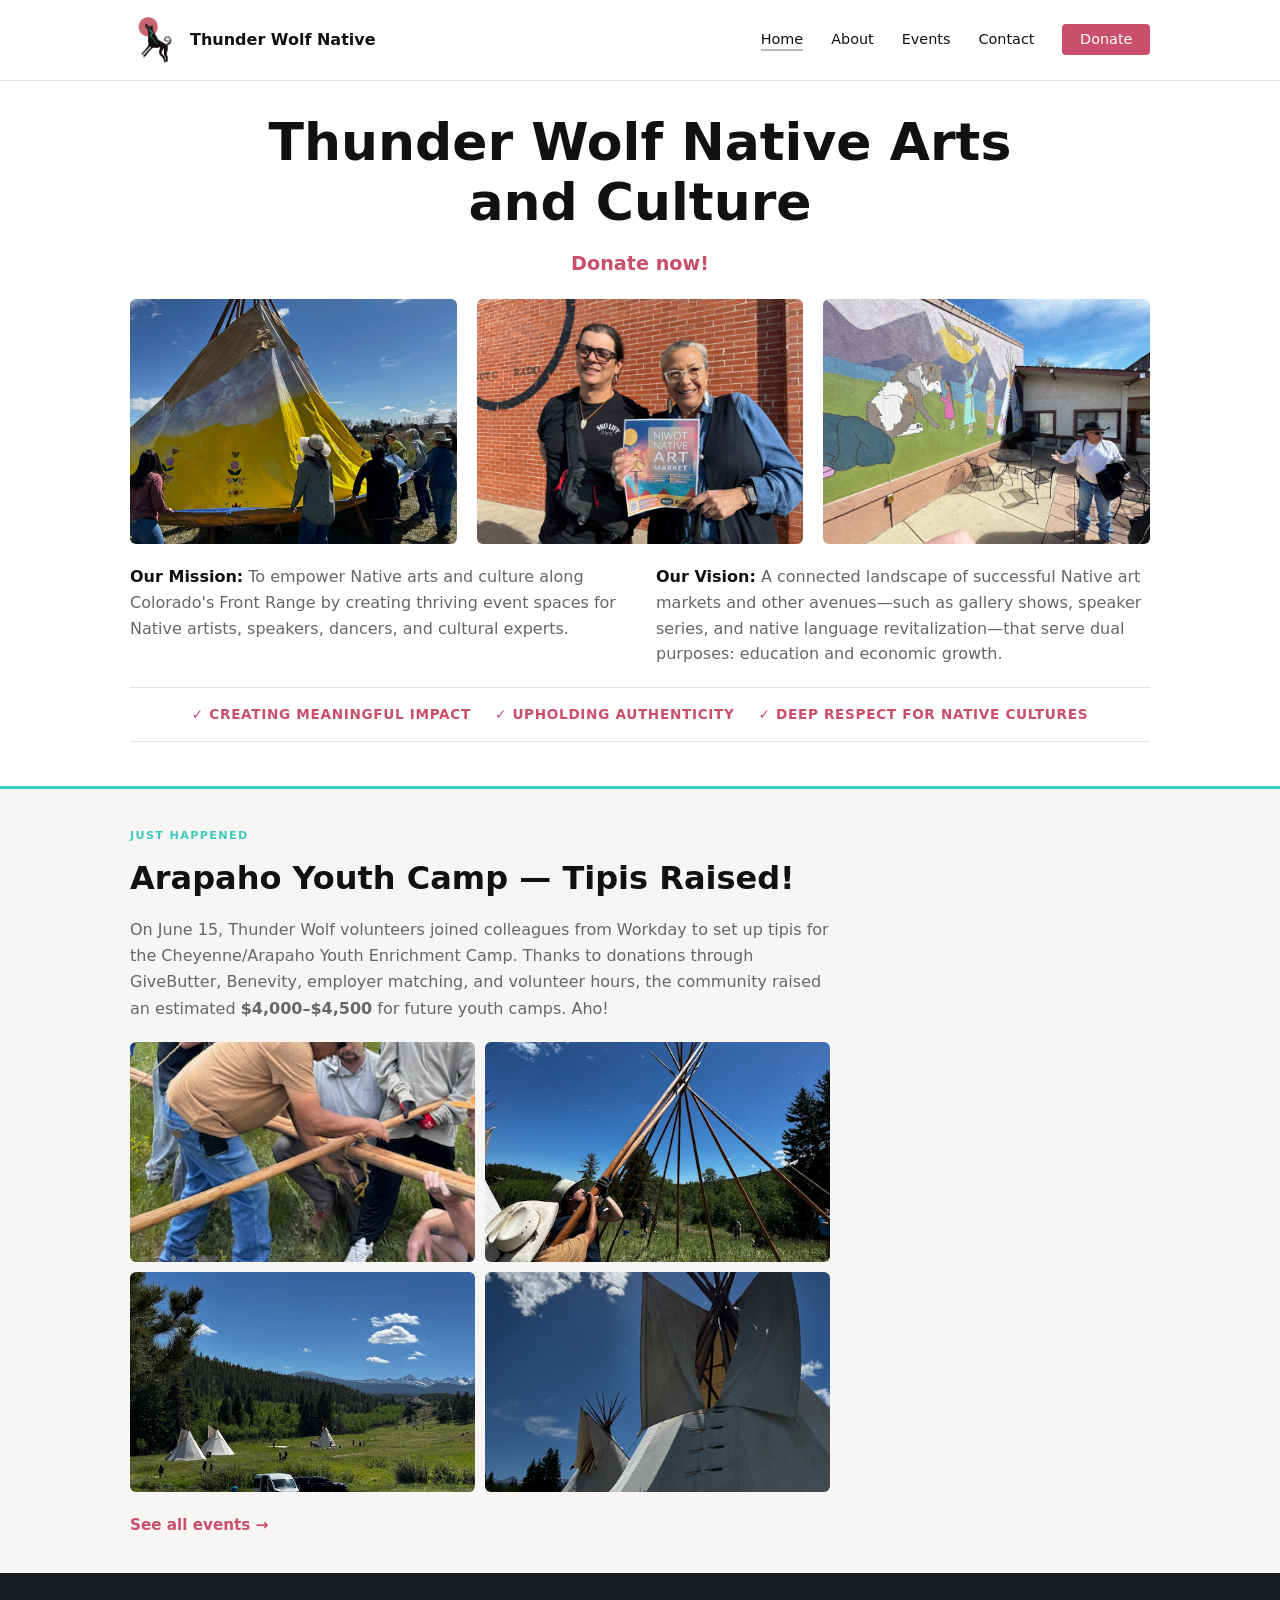
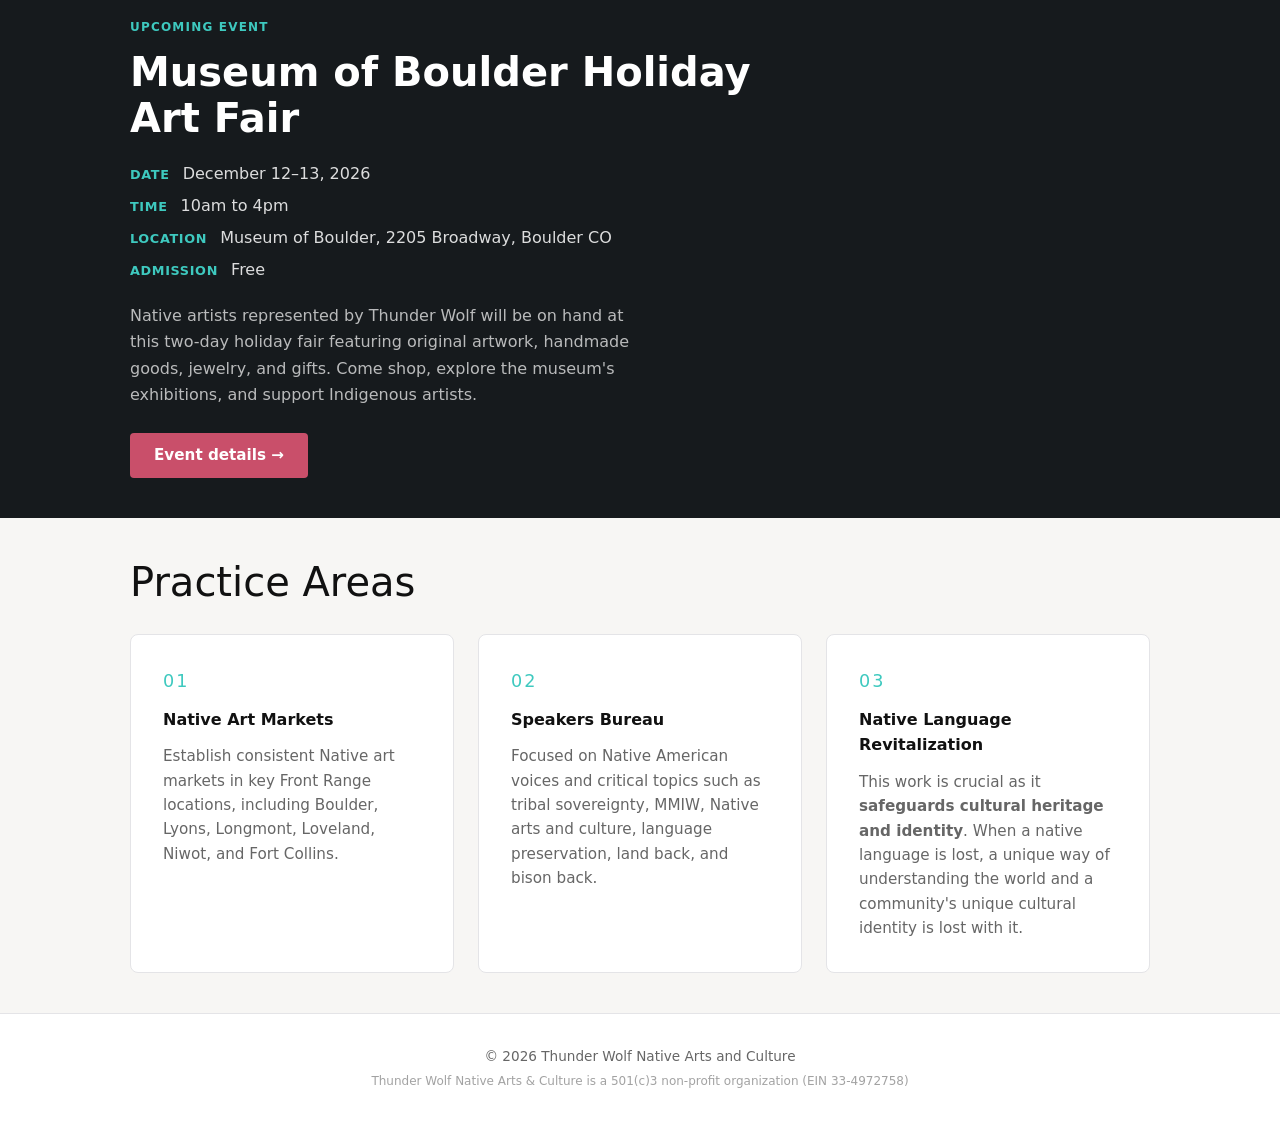
==== commit 819e1818: "Update events: Museum of Boulder fair upcoming, retire stale listings - Replace homepage spotlight (" ====
--- a/index.html
+++ b/index.html
@@ -81,20 +81,18 @@
 
     <section class="event-spotlight">
       <div class="container">
-        <div class="event-spotlight-inner">
-          <div class="event-poster">
-            <img src="img/niwot-art-market-poster.jpg" alt="Niwot Native Art Market — June 27">
-          </div>
+        <div class="event-spotlight-inner event-spotlight-inner--no-poster">
           <div class="event-details">
             <span class="event-label">Upcoming Event</span>
-            <h2>Niwot Native Art Market</h2>
+            <h2>Museum of Boulder Holiday Art Fair</h2>
             <ul class="event-meta">
-              <li><strong>Date</strong> June 27, 2026</li>
-              <li><strong>Time</strong> Noon to 5pm</li>
-              <li><strong>Location</strong> Cottonwood Square, Niwot CO</li>
+              <li><strong>Date</strong> December 12–13, 2026</li>
+              <li><strong>Time</strong> 10am to 4pm</li>
+              <li><strong>Location</strong> Museum of Boulder, 2205 Broadway, Boulder CO</li>
+              <li><strong>Admission</strong> Free</li>
             </ul>
-            <p>Join us for an afternoon of Indigenous art, culture, and community at the heart of Niwot. Native artists from across the Front Range will be on hand with original work, prints, and handmade pieces.</p>
-            <a href="events.html" class="event-link">See all events &rarr;</a>
+            <p>Native artists represented by Thunder Wolf will be on hand at this two-day holiday fair featuring original artwork, handmade goods, jewelry, and gifts. Come shop, explore the museum's exhibitions, and support Indigenous artists.</p>
+            <a href="https://museumofboulder.org/events/museum-of-boulder-holiday-art-fair/2026-12-13/" class="event-link" target="_blank" rel="noopener noreferrer">Event details &rarr;</a>
           </div>
         </div>
       </div>
--- a/css/style.css
+++ b/css/style.css
@@ -161,6 +161,11 @@
   grid-template-columns: 380px 1fr;
   gap: 3rem;
   align-items: center;
+}
+
+.event-spotlight-inner--no-poster {
+  grid-template-columns: 1fr;
+  max-width: 680px;
 }
 
 .event-poster img {
